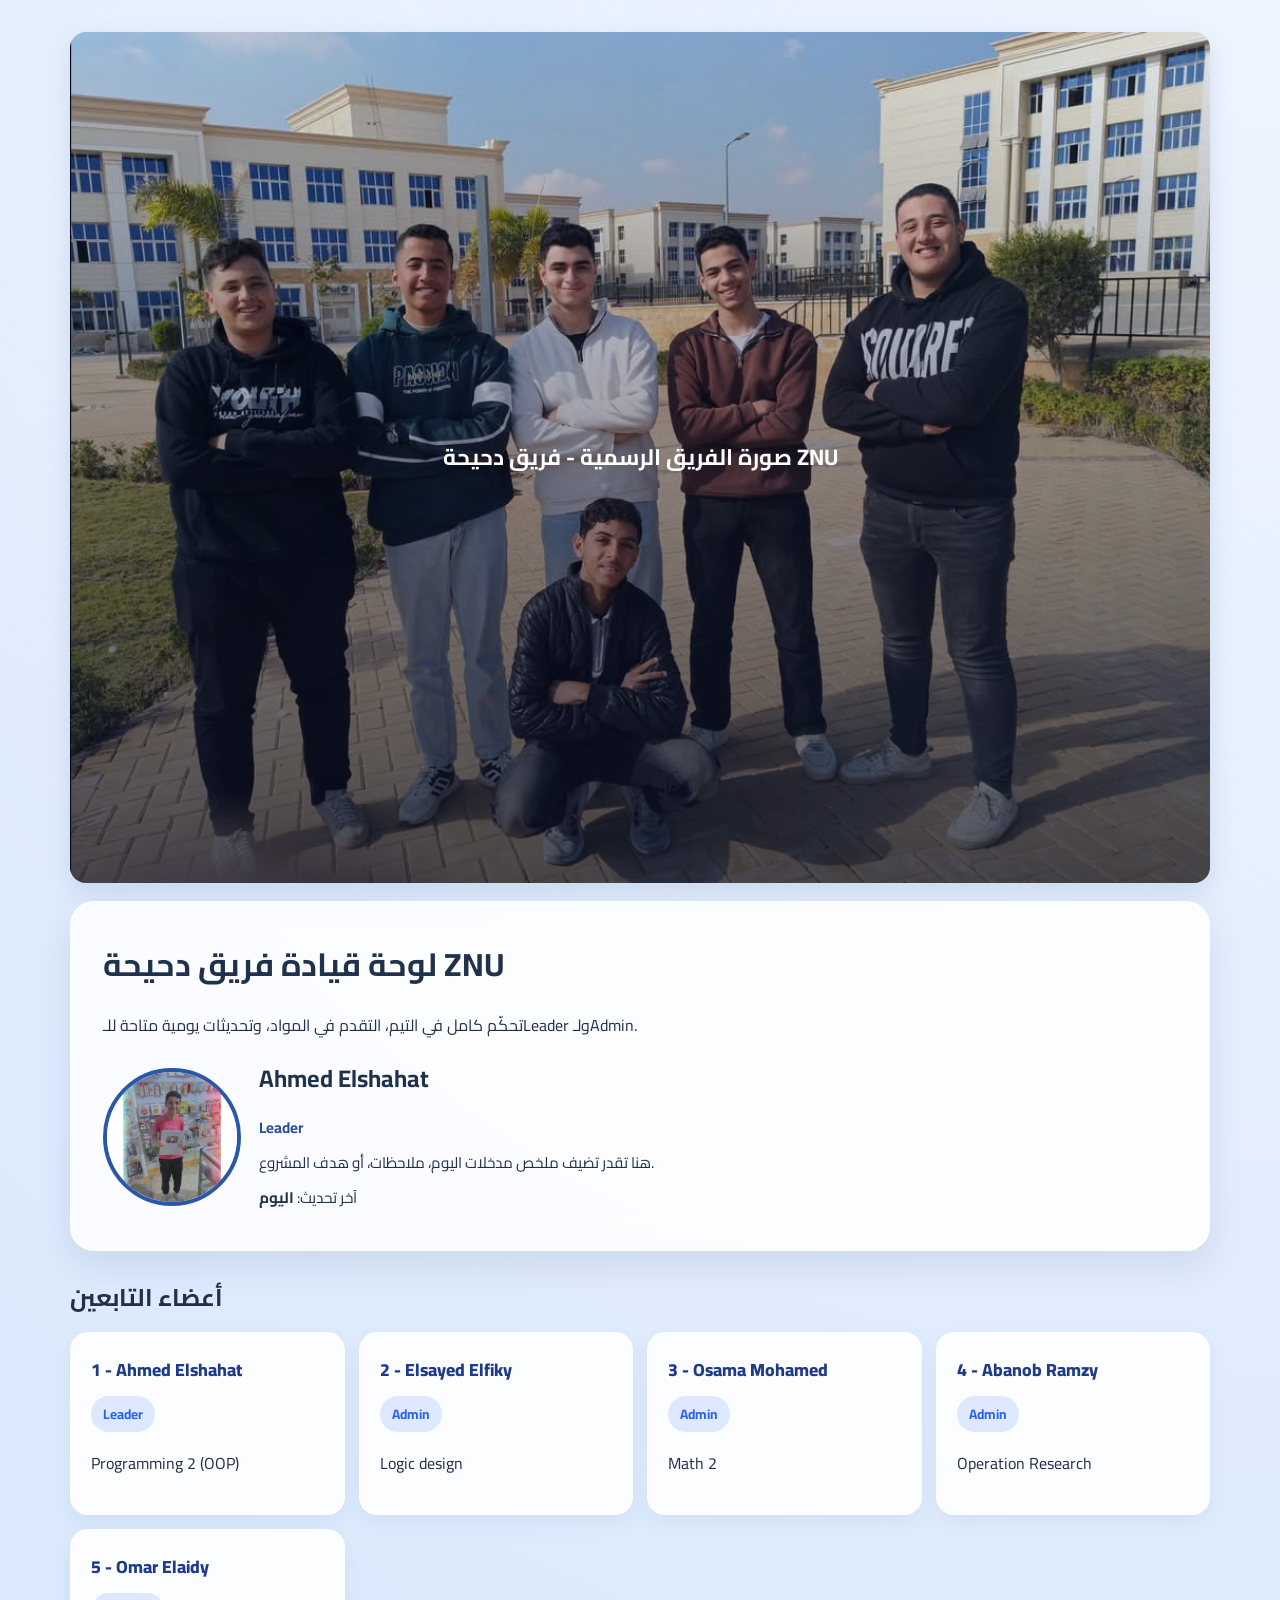
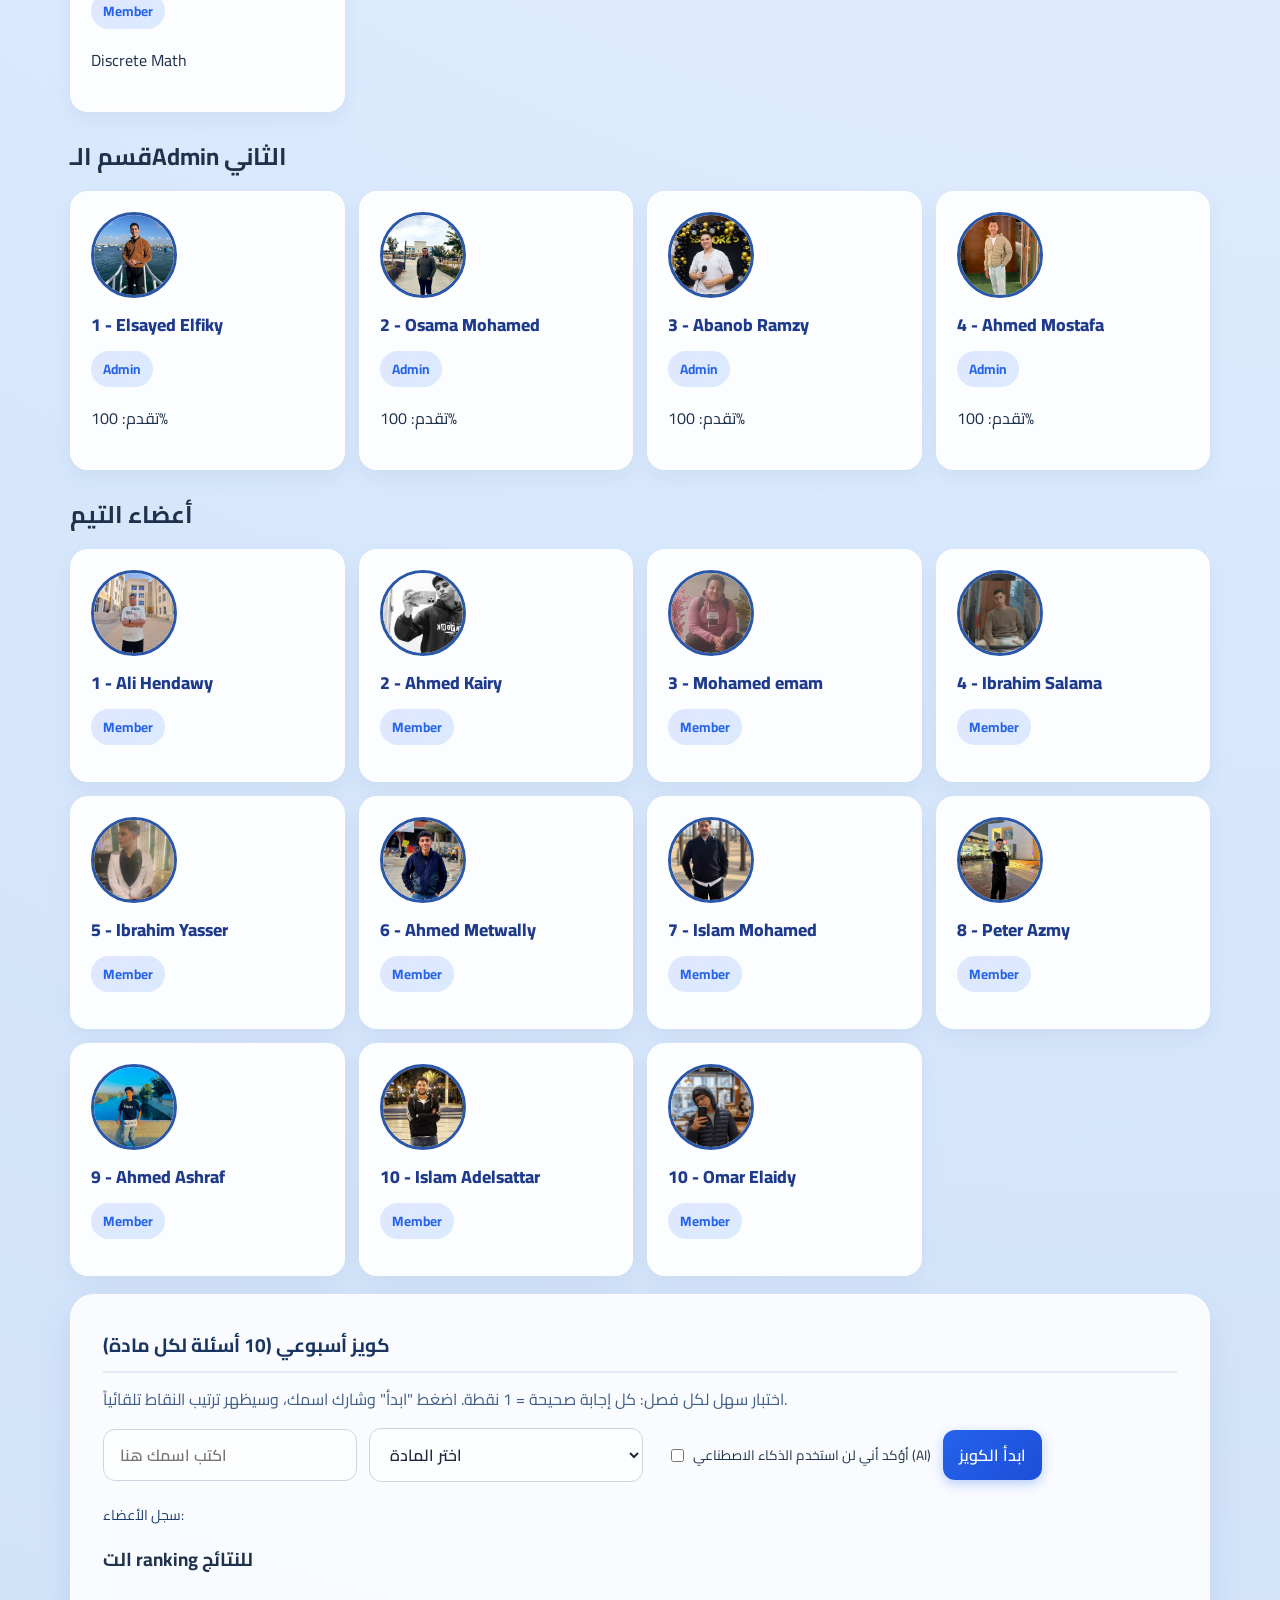
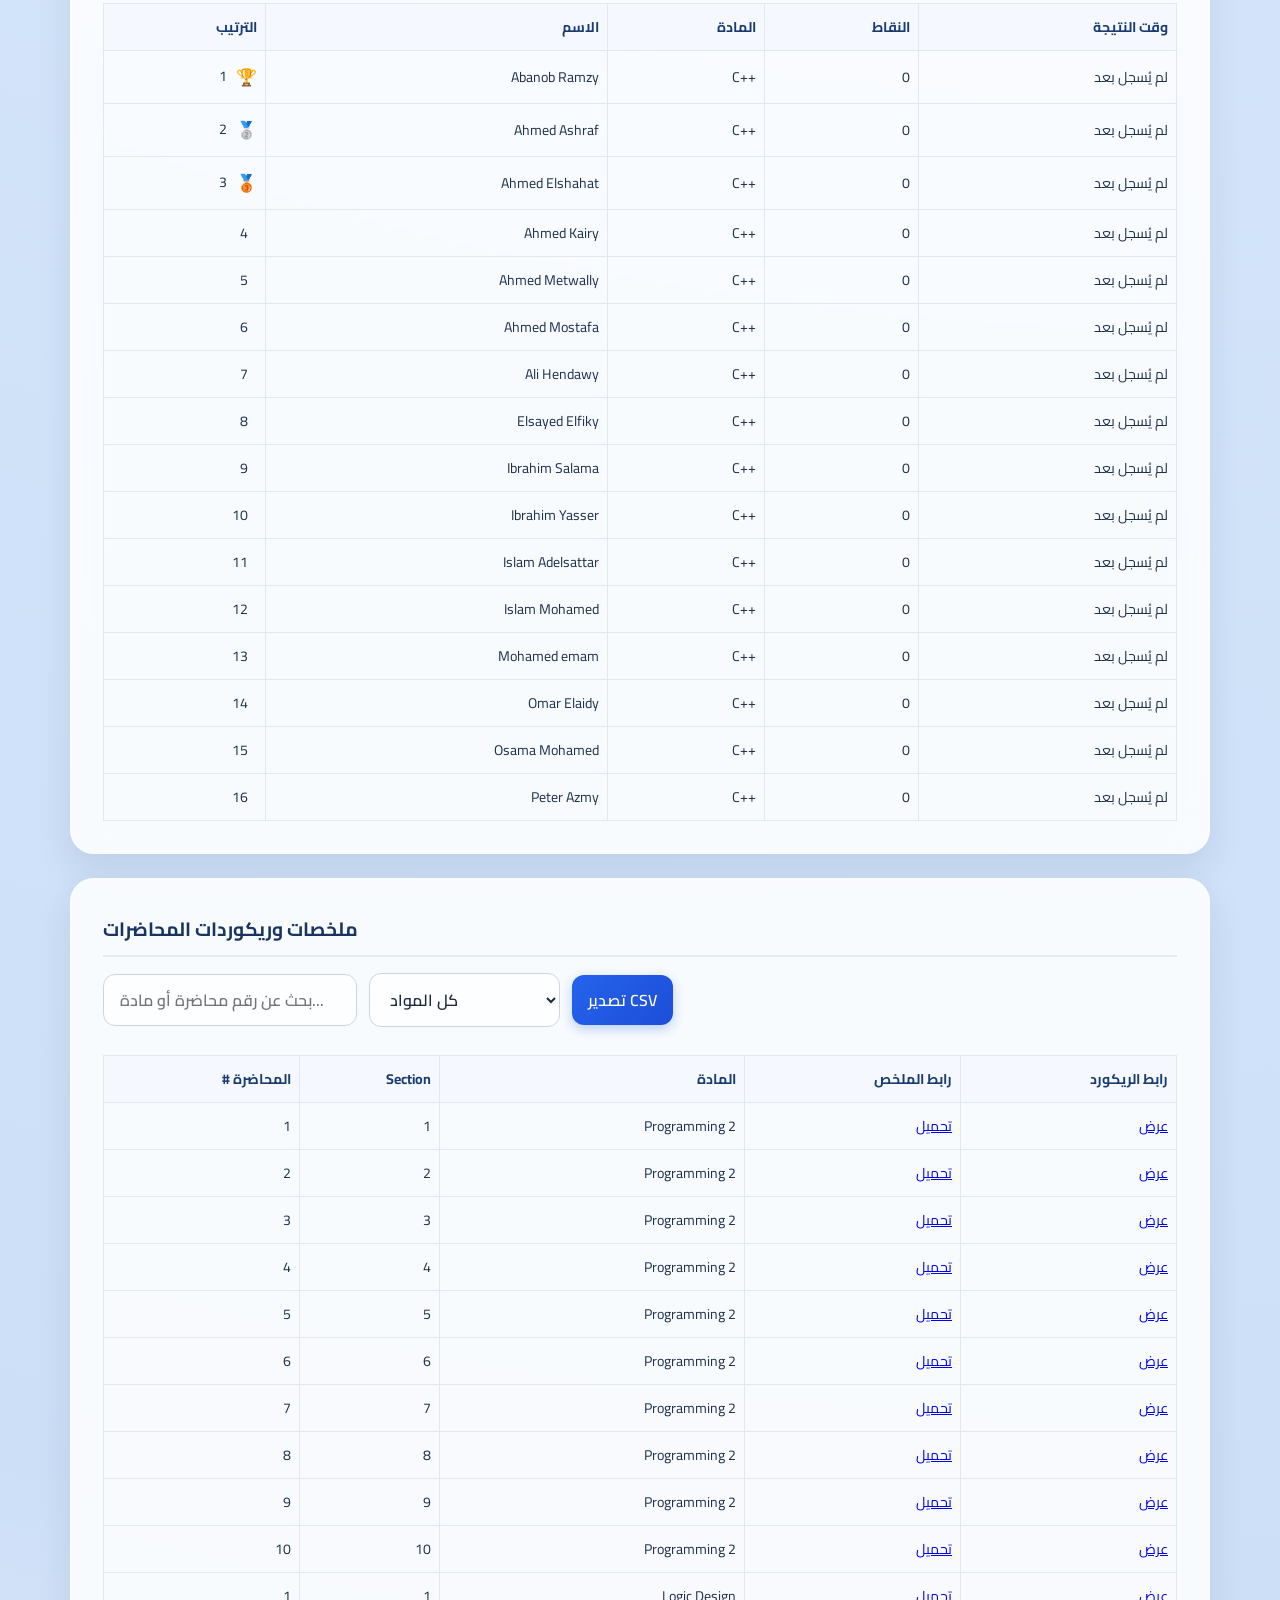
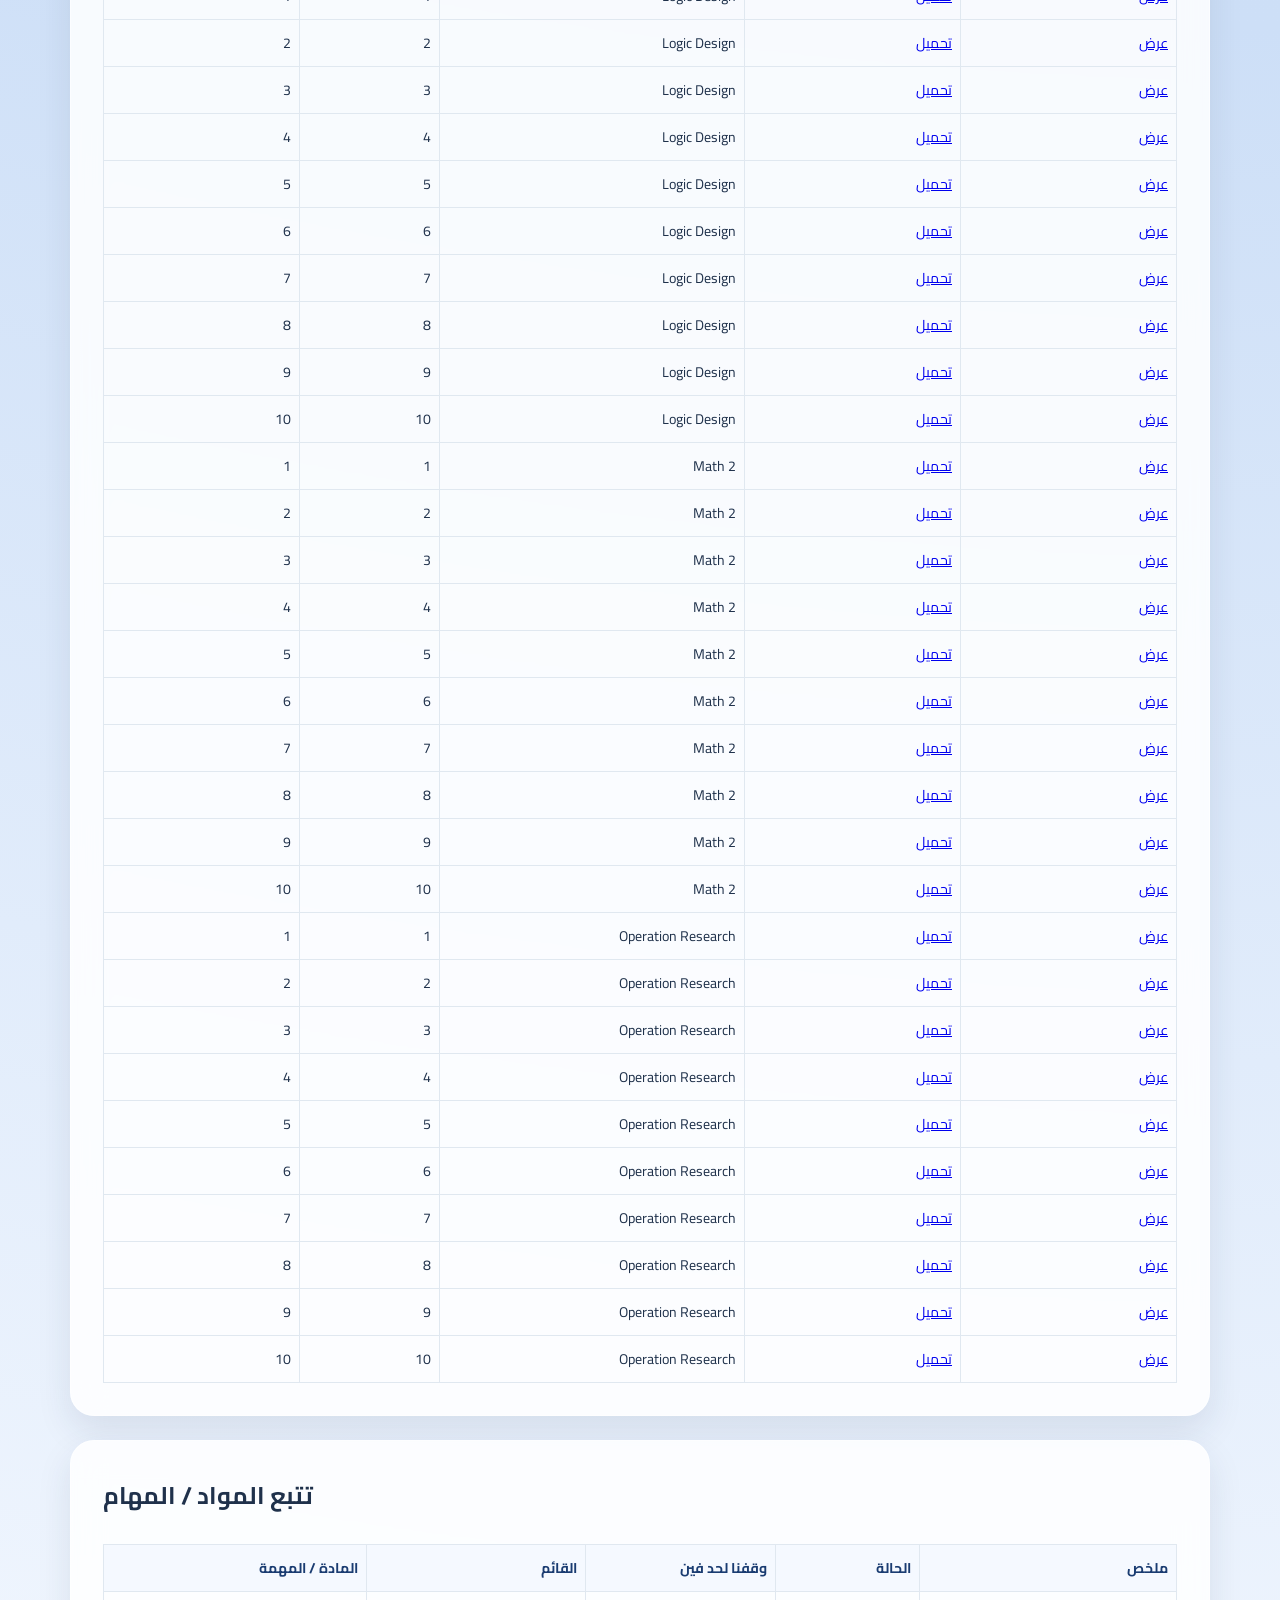
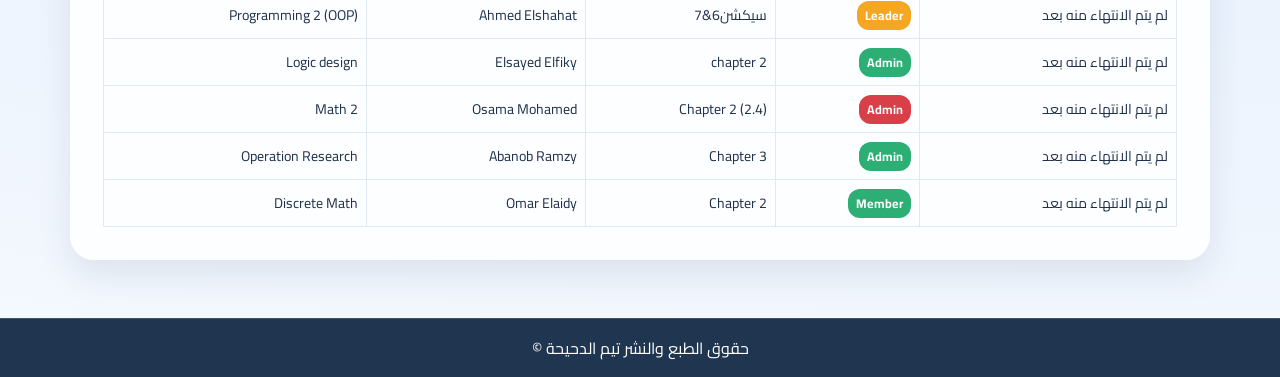
==== quiz.html @ 418f6fe7 "Add files via upload" ====
<!doctype html>
<html lang="ar" dir="rtl">
<head>
  <meta charset="utf-8">
  <meta name="viewport" content="width=device-width, initial-scale=1">
  <title>الكويز - تيم دحيحة ZNU</title>
  <link href="https://fonts.googleapis.com/css2?family=Cairo:wght@400;600;700;800&display=swap" rel="stylesheet">
  <link rel="stylesheet" href="quiz.css">
</head>
<body>
  <div class="container" id="quizContainer">
    <div id="quizCard" class="card">
      <h2 id="quizTitle">الكويز</h2>
      
      <div class="progress-container">
        <div class="progress-bar" id="progressBar"></div>
      </div>

      <div id="quizQuestionArea">
        <h3 id="quizQuestion"></h3>
        <div id="quizOptions"></div>
        <div class="controls">
          <button id="nextQuestion">التالي</button>
          <span id="quizProgressText"></span>
        </div>
      </div>
    </div>
  </div>

  <div class="container" id="resultContainer" style="display: none;">
    <div id="resultCard" class="card result-card">
      <div class="confetti-icon">
        <img src="data:image/svg+xml;utf8,<svg xmlns='http://www.w3.org/2000/svg' viewBox='0 0 100 100'><text y='80' font-size='80'>🎉</text></svg>" alt="Confetti">
      </div>
      <h2>نتيجة الكويز</h2>
      <p class="result-name">أحسنت يا <span id="resName" class="highlight"></span>!</p>
      <p class="result-subject">لقد أكملت كويز <span id="resSubject" class="highlight"></span></p>
      
      <div class="progress-circle" id="progressCircle">
        <div class="progress-circle-inner">
          <span id="scoreText" class="score-number"></span>
          <span class="score-total" id="scoreTotal"></span>
        </div>
      </div>

      <div class="rank-badge">
        <span class="rank-star">⭐</span> <strong>الرتبة:</strong> <span id="resRank" class="rank-text"></span>
        <br>
        <span class="points-icon">🪙</span> <strong>مكافأة:</strong> <span id="resPoints" class="points-text"></span>
      </div>

      <p class="feedback-msg" id="feedbackMsg"></p>
      
      <button id="returnHome" class="btn-return">العودة للرئيسية</button>
    </div>
  </div>

  <script src="quiz.js"></script>
</body>
</html>
---- quiz.css ----
@import url('https://fonts.googleapis.com/css2?family=Cairo:wght@400;600;700;800&display=swap');

body {
  font-family: 'Cairo', sans-serif;
  background: radial-gradient(circle at top left, #3b82f6 0%, #1e3a8a 100%);
  color: #1f314b;
  margin: 0;
  padding: 0;
  display: flex;
  align-items: center;
  justify-content: center;
  min-height: 100vh;
}
body::before {
  content: '';
  position: fixed;
  inset: 0;
  background: repeating-linear-gradient(45deg, rgba(255,255,255,0.03) 0 1px, transparent 1px 20px);
  pointer-events: none;
  z-index: -1;
}
.container {
  max-width: 650px;
  width: 100%;
  padding: 20px;
  animation: fadeIn 0.8s cubic-bezier(0.16, 1, 0.3, 1) forwards;
}
@keyframes fadeIn {
  from { opacity: 0; transform: translateY(30px); }
  to { opacity: 1; transform: translateY(0); }
}
.card {
  background: rgba(255, 255, 255, 0.95);
  backdrop-filter: blur(16px);
  -webkit-backdrop-filter: blur(16px);
  border: 1px solid rgba(255, 255, 255, 0.5);
  border-radius: 24px;
  box-shadow: 0 20px 40px rgba(0, 0, 0, 0.2);
  padding: 40px;
  text-align: center;
}
#quizCard {
  text-align: right;
}
#quizTitle {
  margin-top: 0;
  color: #1e3a8a;
  border-bottom: 2px solid rgba(59, 130, 246, 0.2);
  padding-bottom: 15px;
  text-align: center;
  font-weight: 800;
  font-size: 2.2rem;
}

/* Progress bar */
.progress-container {
  width: 100%;
  background: #e2e8f0;
  border-radius: 10px;
  height: 12px;
  margin-bottom: 25px;
  overflow: hidden;
  box-shadow: inset 0 2px 4px rgba(0,0,0,0.05);
}
.progress-bar {
  height: 100%;
  background: linear-gradient(90deg, #3b82f6, #60a5fa);
  width: 0%;
  transition: width 0.4s cubic-bezier(0.16, 1, 0.3, 1);
  border-radius: 10px;
}

#quizQuestion {
  font-size: 1.4rem;
  font-weight: 700;
  margin-bottom: 25px;
  color: #0f172a;
  min-height: 60px;
  line-height: 1.5;
}
.option-label {
  display: flex;
  align-items: center;
  background: #f8fafc;
  border: 2px solid #e2e8f0;
  padding: 15px 20px;
  border-radius: 16px;
  margin-bottom: 12px;
  cursor: pointer;
  transition: all 0.2s cubic-bezier(0.16, 1, 0.3, 1);
  font-size: 1.1rem;
  font-weight: 600;
  color: #334155;
  position: relative;
  overflow: hidden;
}
.option-label:hover {
  background: #eff6ff;
  border-color: #93c5fd;
  transform: translateY(-2px);
  box-shadow: 0 4px 12px rgba(59, 130, 246, 0.1);
}
.option-label input {
  margin-left: 15px;
  transform: scale(1.4);
  accent-color: #3b82f6;
}
/* Active state */
.option-label.selected {
  background: #eff6ff;
  border-color: #3b82f6;
  color: #1e3a8a;
  box-shadow: 0 4px 15px rgba(59, 130, 246, 0.15);
}

.controls {
  display: flex;
  justify-content: space-between;
  align-items: center;
  margin-top: 30px;
}
button {
  padding: 12px 30px;
  border-radius: 14px;
  border: none;
  font-size: 1.1rem;
  font-weight: 700;
  font-family: 'Cairo', sans-serif;
  cursor: pointer;
  transition: all 0.3s cubic-bezier(0.16, 1, 0.3, 1);
}
#nextQuestion {
  background: linear-gradient(135deg, #2563eb, #1d4ed8);
  color: #fff;
  box-shadow: 0 8px 20px rgba(37, 99, 235, 0.3);
}
#nextQuestion:hover {
  transform: translateY(-3px);
  box-shadow: 0 12px 25px rgba(37, 99, 235, 0.4);
}
#quizProgressText {
  color: #64748b;
  font-weight: 700;
  font-size: 1.1rem;
}

/* Result CSS */
.result-card {
  padding: 50px 30px;
}
.confetti-icon img {
  width: 90px;
  height: 90px;
  margin-bottom: 15px;
  animation: popIn 0.6s cubic-bezier(0.175, 0.885, 0.32, 1.275);
}
@keyframes popIn {
  0% { transform: scale(0) rotate(-20deg); opacity: 0; }
  100% { transform: scale(1) rotate(0); opacity: 1; }
}
h2 {
  color: #1e3a8a;
  font-size: 2.2rem;
  margin-bottom: 10px;
  font-weight: 800;
}
.result-name, .result-subject {
  font-size: 1.2rem;
  color: #475569;
  margin: 5px 0;
  font-weight: 600;
}
.highlight {
  color: #2563eb;
  font-weight: 800;
}
.progress-circle {
  position: relative;
  width: 160px;
  height: 160px;
  border-radius: 50%;
  margin: 35px auto;
  background: conic-gradient(#3b82f6 var(--progress), #e2e8f0 0deg);
  display: flex;
  align-items: center;
  justify-content: center;
  box-shadow: 0 10px 25px rgba(59, 130, 246, 0.2);
  animation: circleFill 1s ease-out forwards;
}
@keyframes circleFill {
  0% { transform: scale(0.8); opacity: 0; }
  100% { transform: scale(1); opacity: 1; }
}
.progress-circle-inner {
  width: 136px;
  height: 136px;
  background: #fff;
  border-radius: 50%;
  display: flex;
  flex-direction: column;
  align-items: center;
  justify-content: center;
}
.score-number {
  font-size: 3.5rem;
  font-weight: 800;
  color: #1e3a8a;
  line-height: 1;
}
.score-total {
  font-size: 1.1rem;
  color: #94a3b8;
  margin-top: 5px;
  font-weight: 700;
}
.rank-badge {
  background: linear-gradient(135deg, #f8fafc, #f1f5f9);
  border: 1px solid #e2e8f0;
  padding: 20px;
  border-radius: 16px;
  margin-bottom: 25px;
  font-size: 1.25rem;
  color: #334155;
  line-height: 1.8;
  box-shadow: 0 4px 15px rgba(0,0,0,0.03);
}
.rank-text {
  color: #d97706;
  font-weight: 800;
  font-size: 1.35rem;
}
.points-text {
  color: #059669;
  font-weight: 800;
  font-size: 1.35rem;
}
.feedback-msg {
  font-size: 1.3rem;
  color: #1e3a8a;
  margin-bottom: 35px;
  font-weight: 700;
}
.btn-return {
  background: #f1f5f9;
  color: #1e3a8a;
  border: 2px solid #cbd5e1;
  padding: 14px 40px;
  border-radius: 14px;
}
.btn-return:hover {
  background: #e2e8f0;
  border-color: #94a3b8;
  transform: translateY(-3px);
  box-shadow: 0 5px 15px rgba(0,0,0,0.05);
}
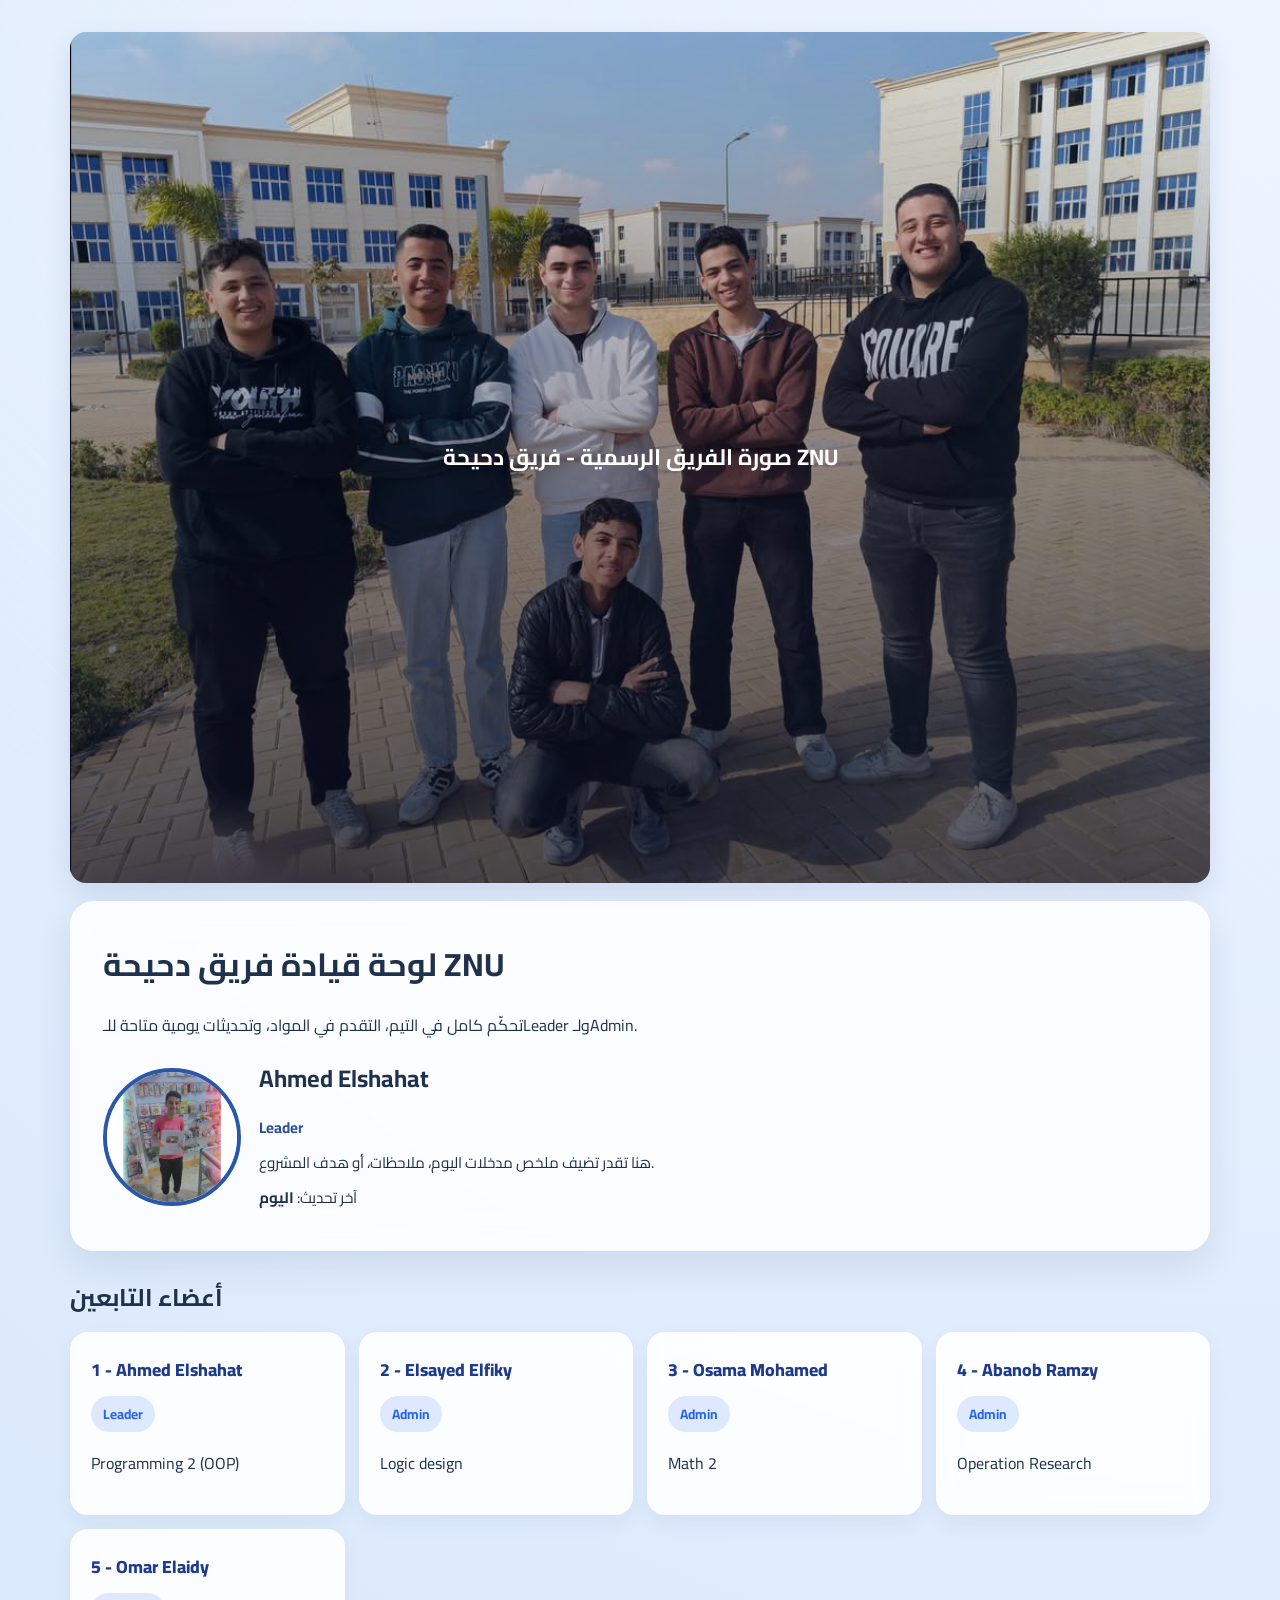
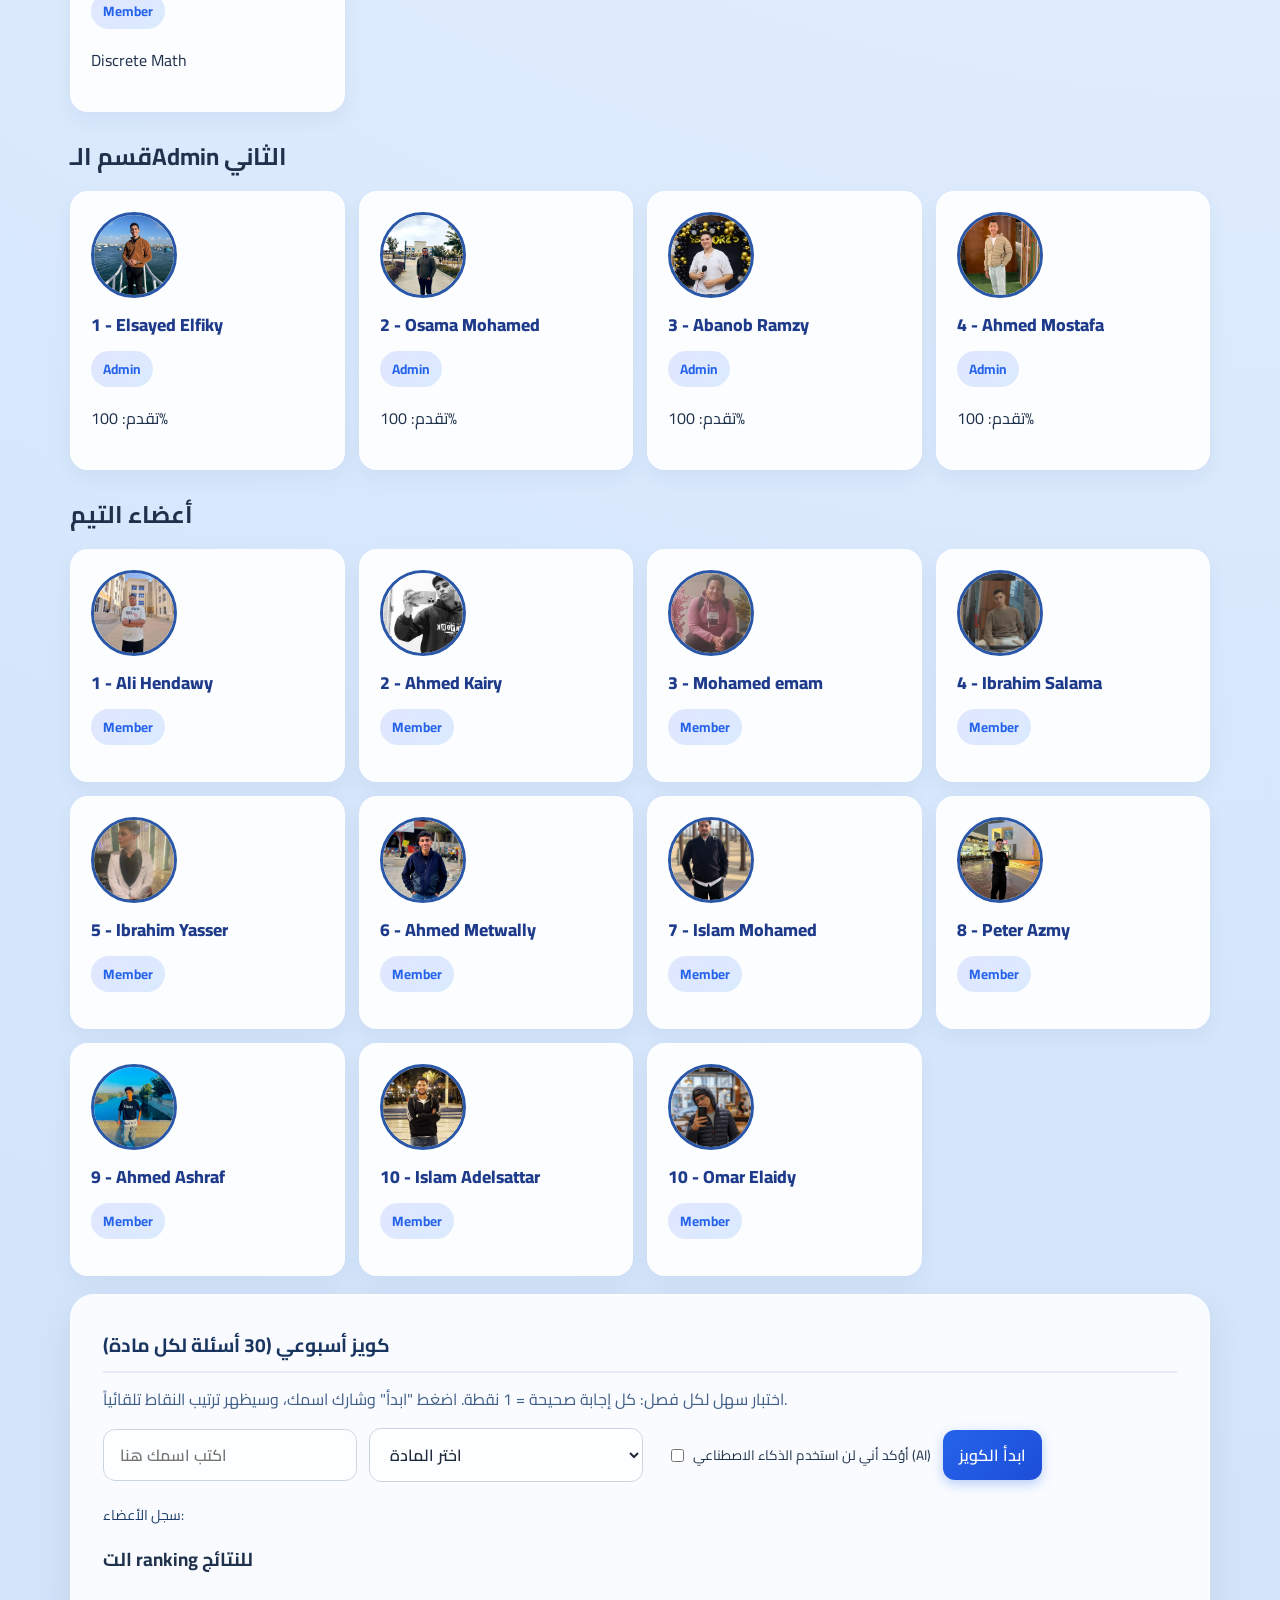
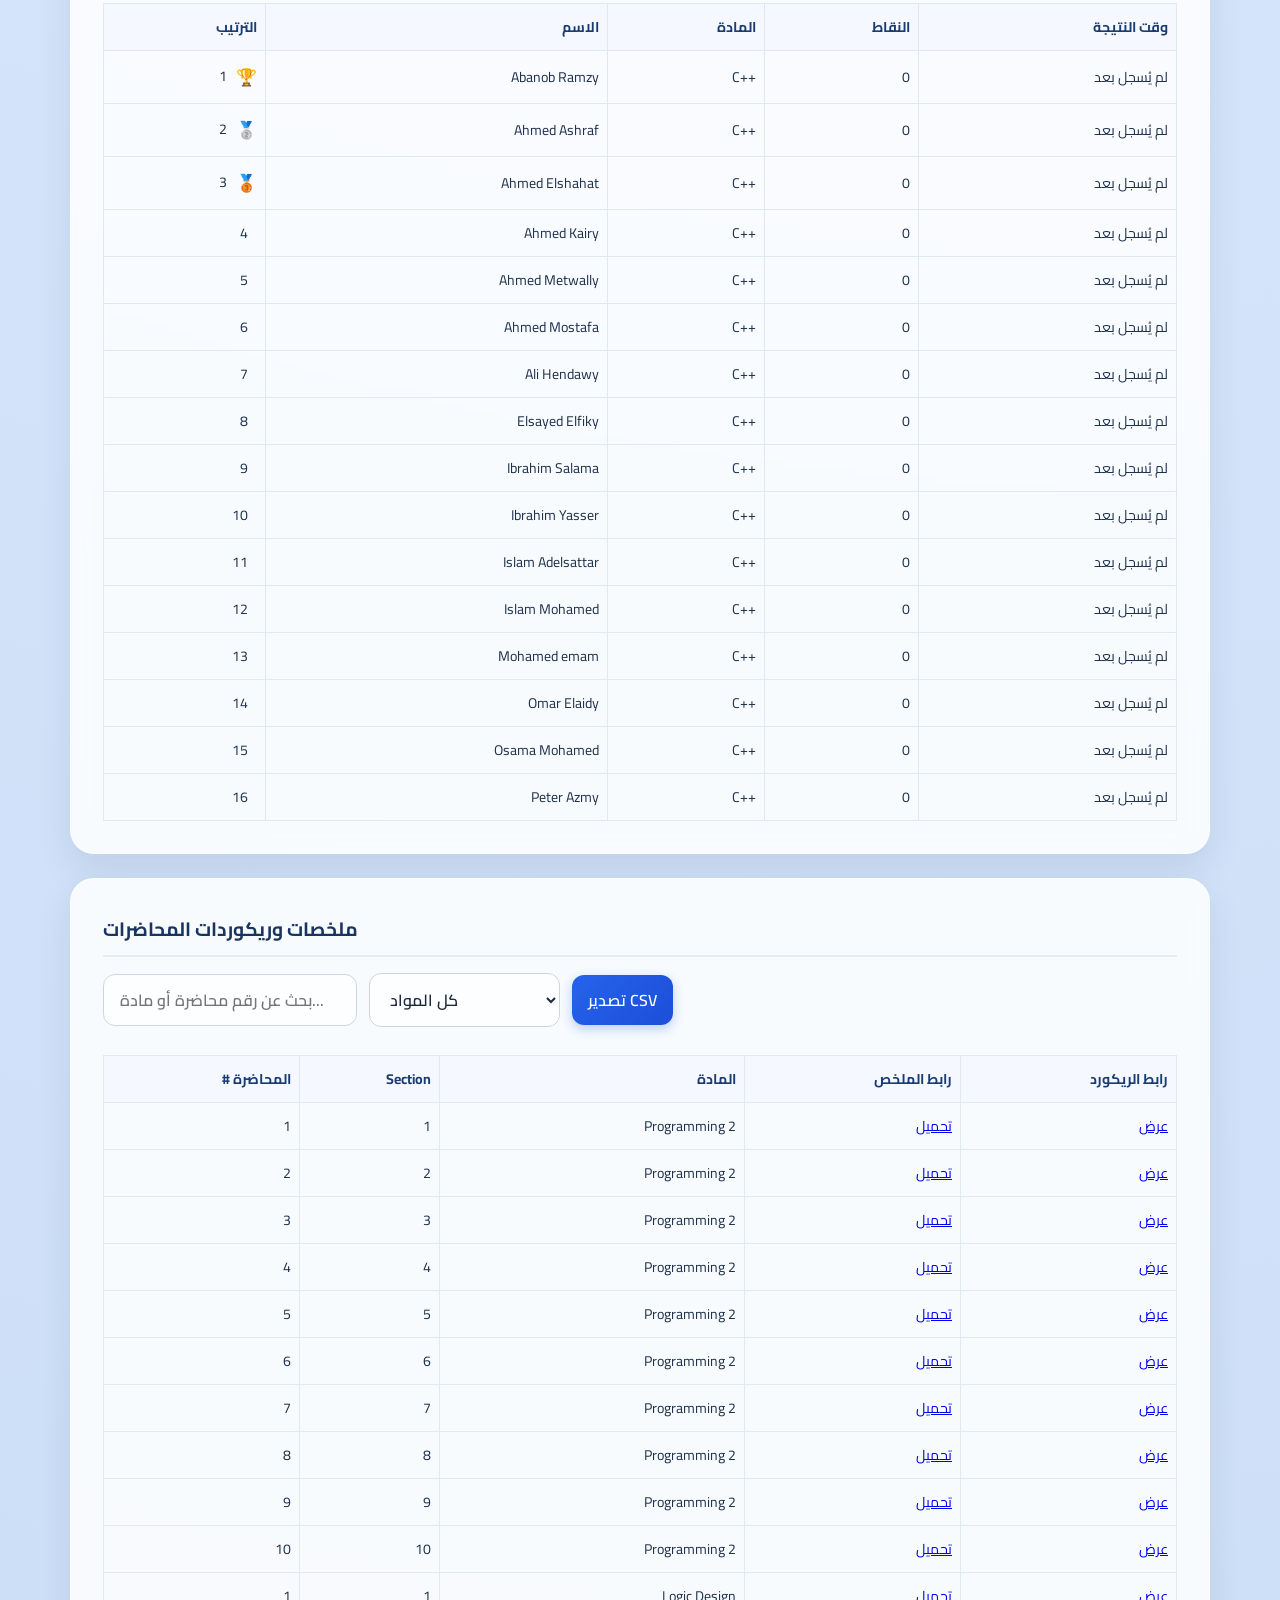
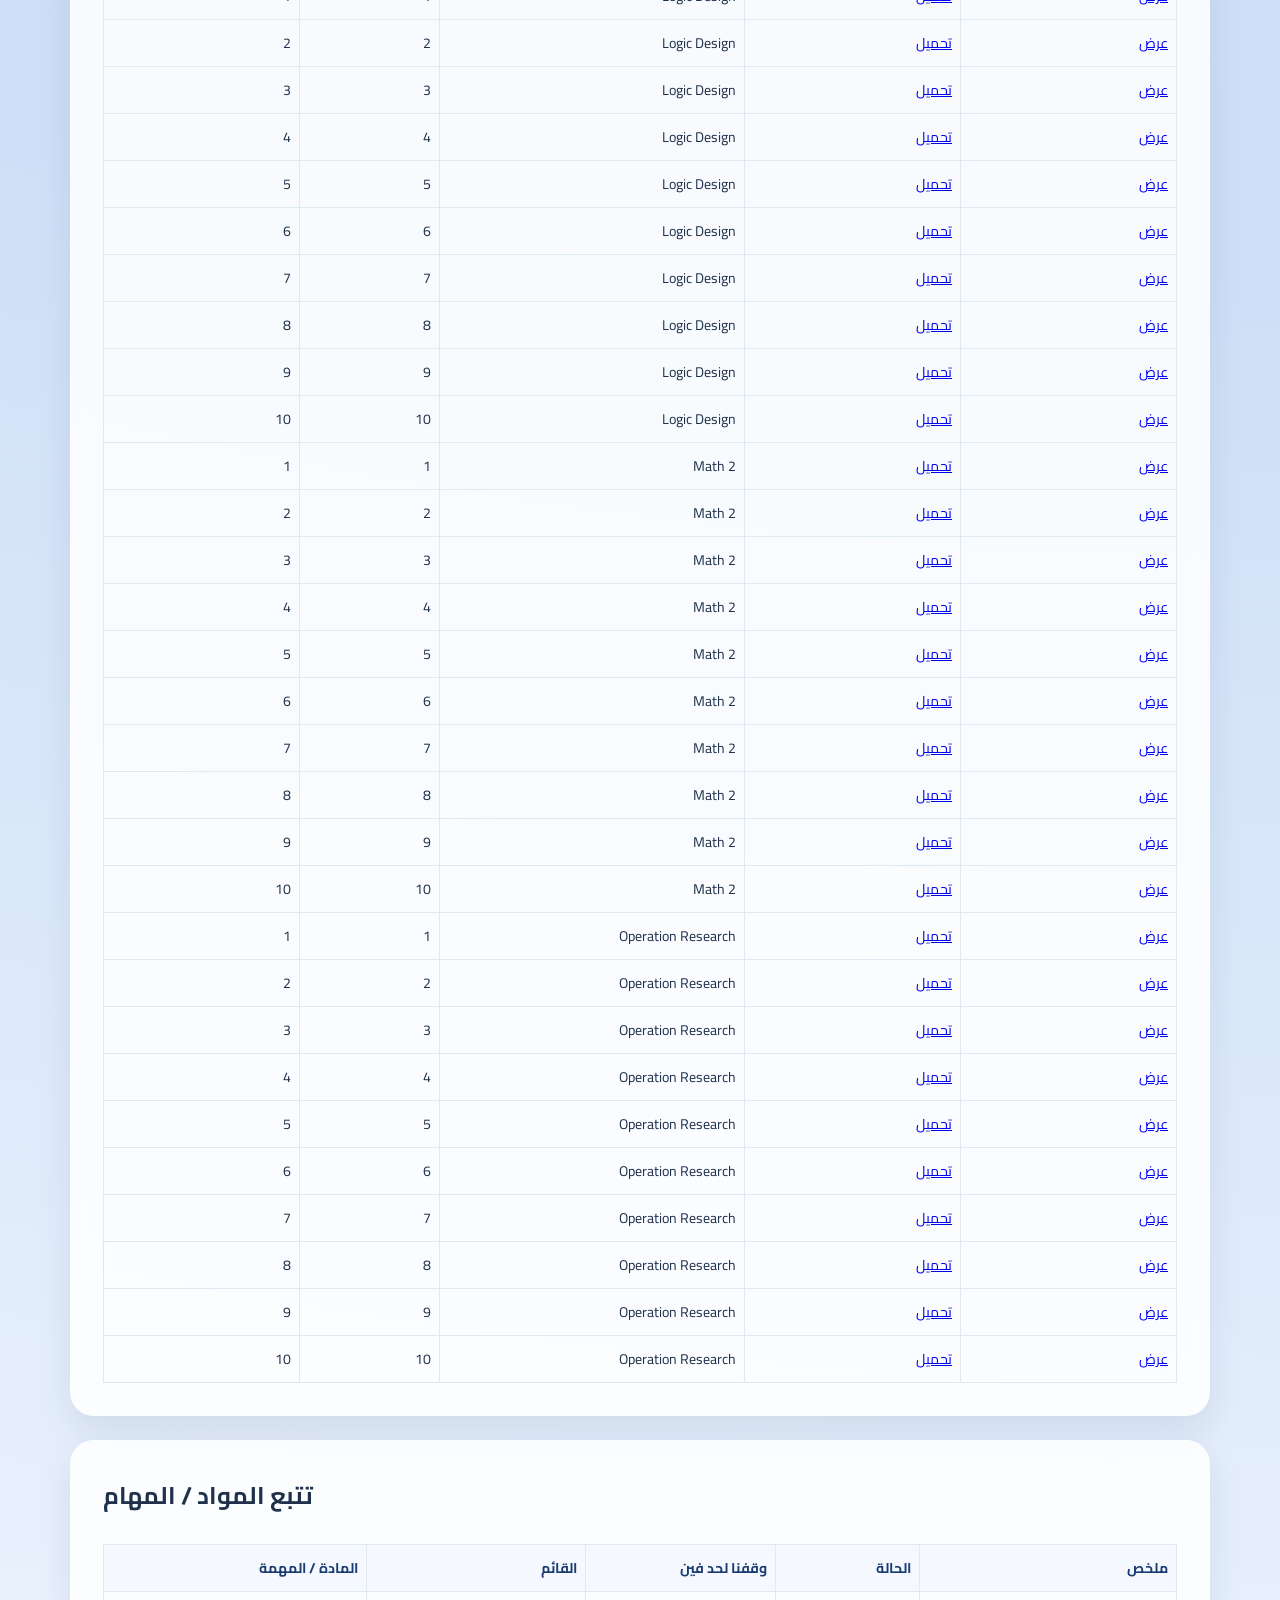
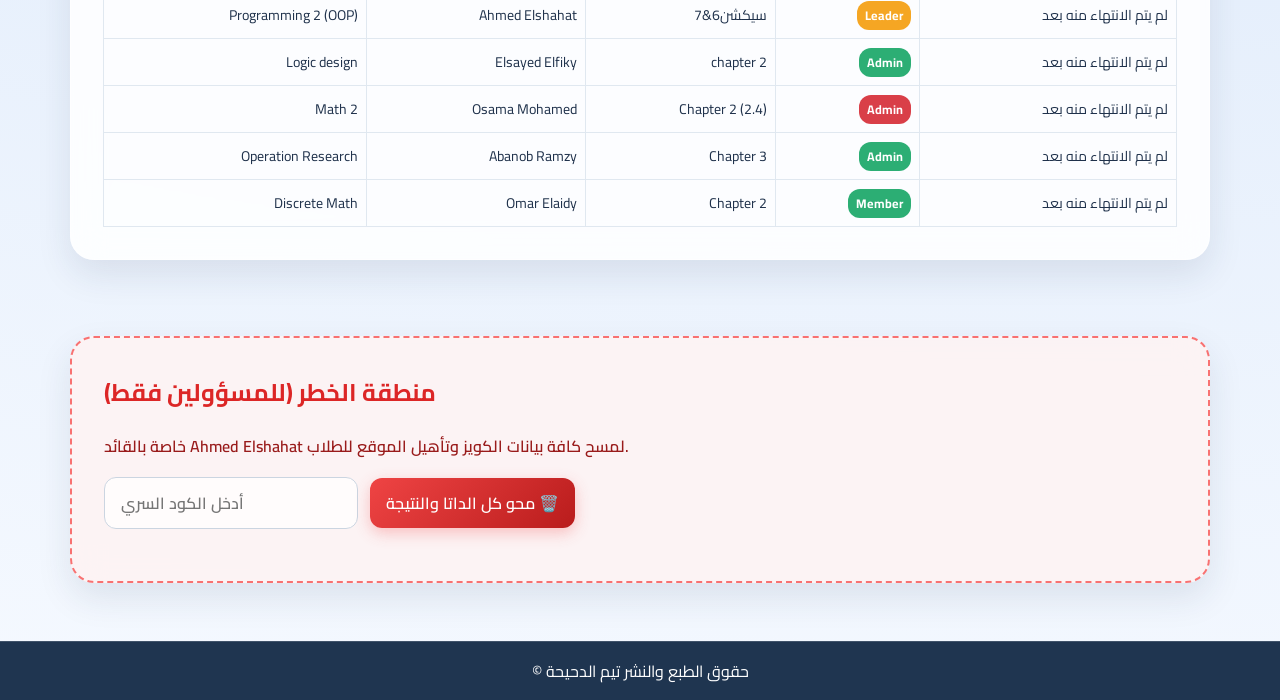
==== commit 15cf26ec: "Add files via upload" ====
--- a/quiz.html
+++ b/quiz.html
@@ -17,10 +17,13 @@
       </div>
 
       <div id="quizQuestionArea">
-        <h3 id="quizQuestion"></h3>
+        <h3 id="quizQuestion" dir="auto" style="unicode-bidi: plaintext;"></h3>
         <div id="quizOptions"></div>
         <div class="controls">
-          <button id="nextQuestion">التالي</button>
+          <div style="display:flex; gap:10px;">
+            <button id="prevQuestion" class="btn-prev" style="display:none;">السابق</button>
+            <button id="nextQuestion">التالي</button>
+          </div>
           <span id="quizProgressText"></span>
         </div>
       </div>
@@ -51,7 +54,12 @@
 
       <p class="feedback-msg" id="feedbackMsg"></p>
       
-      <button id="returnHome" class="btn-return">العودة للرئيسية</button>
+      <div style="display:flex; justify-content:center; gap:15px; flex-wrap:wrap;">
+        <button id="viewMistakesBtn" class="btn-review" style="display: none;">مراجعة الأخطاء</button>
+        <button id="returnHome" class="btn-return">العودة للرئيسية</button>
+      </div>
+
+      <div id="mistakesArea" style="display: none; margin-top: 25px; text-align: right;"></div>
     </div>
   </div>
 
--- a/quiz.css
+++ b/quiz.css
@@ -253,3 +253,65 @@
   transform: translateY(-3px);
   box-shadow: 0 5px 15px rgba(0,0,0,0.05);
 }
+
+/* Review Mistakes Styling */
+.btn-review {
+  background: #fff;
+  color: #d97706;
+  border: 2px solid #fcd34d;
+  padding: 14px 40px;
+  border-radius: 14px;
+  font-weight: 700;
+  font-size: 1.1rem;
+  transition: all 0.3s ease;
+  font-family: 'Cairo', sans-serif;
+  cursor: pointer;
+}
+.btn-review:hover {
+  background: #fef3c7;
+  transform: translateY(-3px);
+  box-shadow: 0 5px 15px rgba(252, 211, 77, 0.3);
+}
+.mistake-card {
+  background: #f8fafc;
+  border: 1px solid #e2e8f0;
+  border-radius: 12px;
+  padding: 15px;
+  margin-bottom: 15px;
+  text-align: left;
+  box-shadow: 0 4px 10px rgba(0,0,0,0.03);
+}
+.mistake-q {
+  font-weight: 800;
+  color: #1e293b;
+  margin-bottom: 10px;
+  font-size: 1.1rem;
+}
+.mistake-wrong {
+  color: #dc2626;
+  background: #fef2f2;
+  padding: 8px 12px;
+  border-radius: 8px;
+  margin-bottom: 8px;
+  font-size: 1rem;
+  font-weight: 600;
+}
+.mistake-correct {
+  color: #16a34a;
+  background: #f0fdf4;
+  padding: 8px 12px;
+  border-radius: 8px;
+  font-size: 1rem;
+  font-weight: 600;
+}
+.btn-prev {
+  background: #f1f5f9 !important;
+  color: #475569 !important;
+  border: 1px solid #cbd5e1 !important;
+  box-shadow: none !important;
+}
+.btn-prev:hover {
+  background: #e2e8f0 !important;
+  transform: translateY(-2px) !important;
+  box-shadow: 0 4px 10px rgba(0,0,0,0.05) !important;
+}
